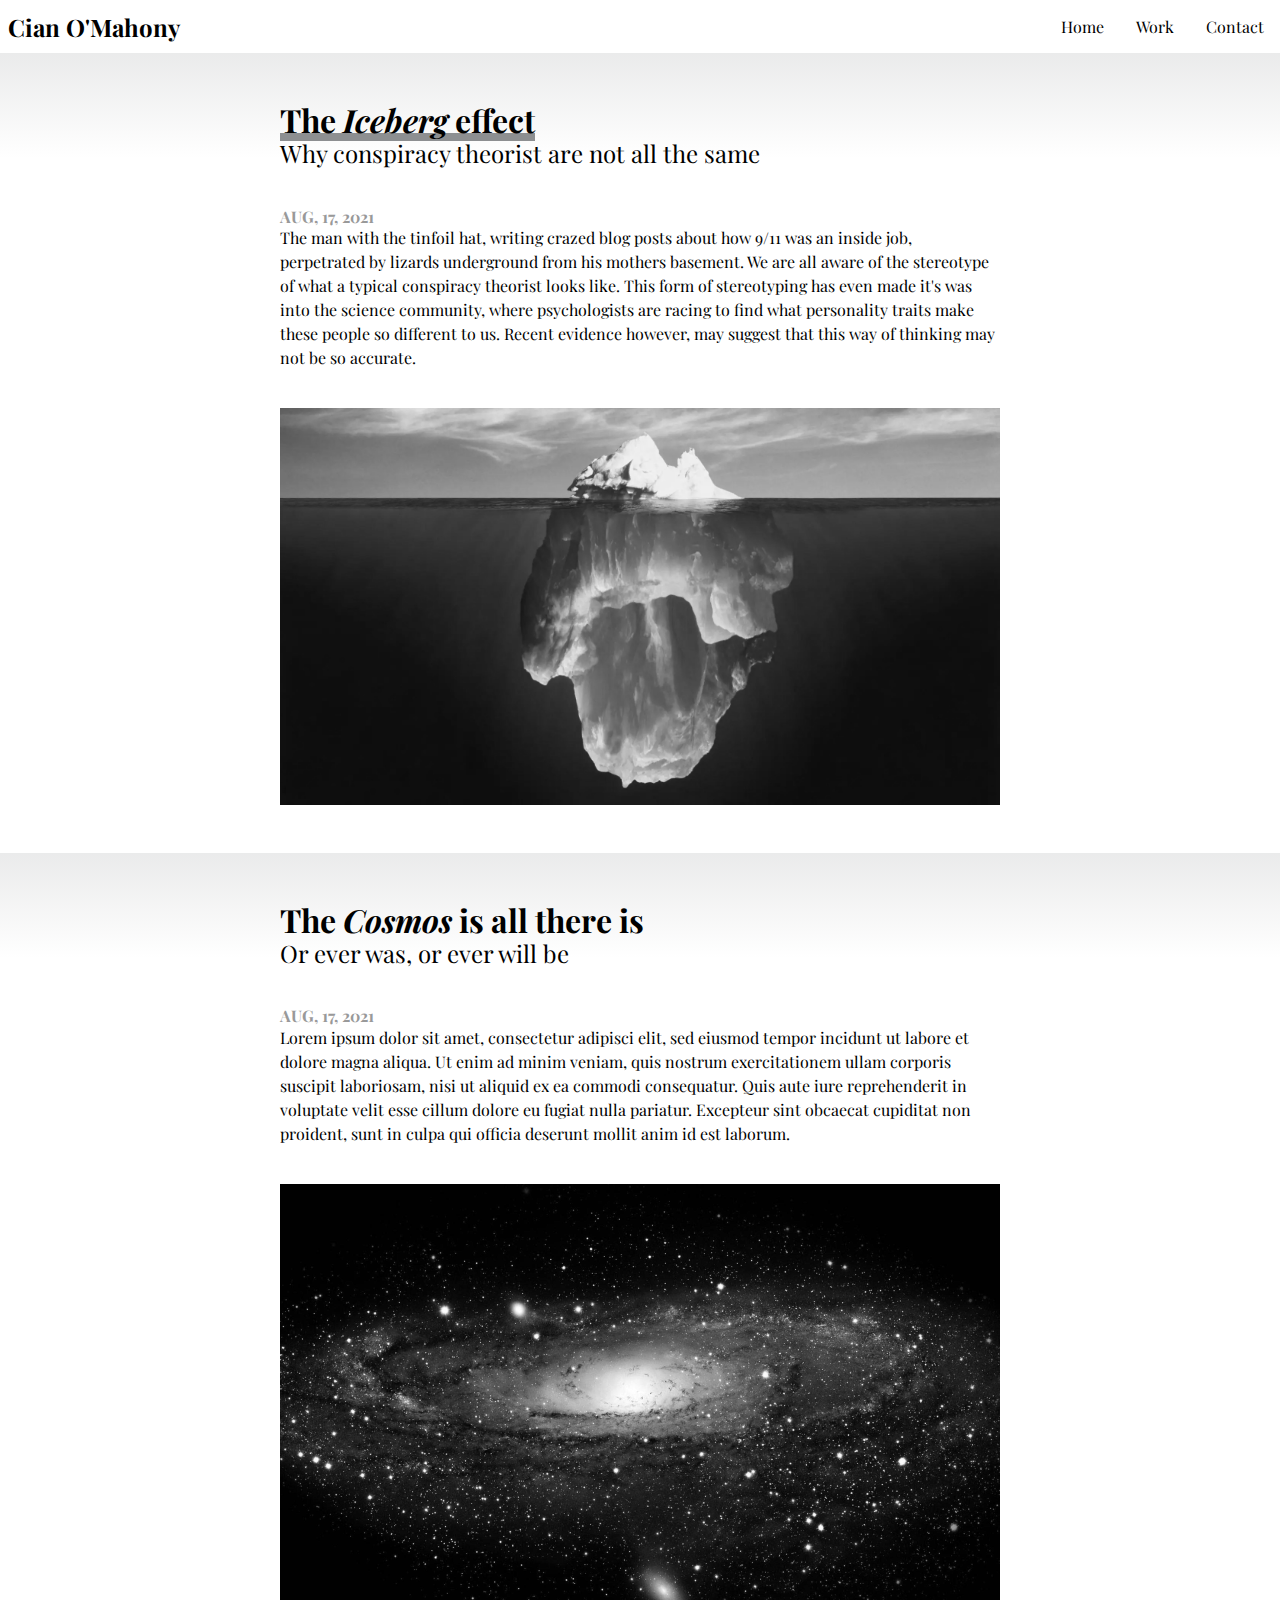
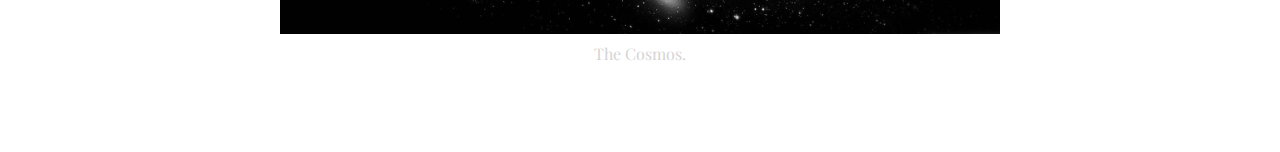
==== blog/index.html @ ecab6509 "Update index.html" ====
<!DOCTYPE html>
<html>
	<head>
		<meta charset="UTF-8">
		<title> Cian's Blog </title>
		<meta name="viewport" content="width=device-width, initial-scale=1">
		<link rel="shortcut icon" href="favicon.ico" type="image/x-icon" />
		<link rel="stylesheet" href="https://fonts.googleapis.com/css?family=Roboto:400,400i,500,500i,700,700i,900,900i">
		<link rel="stylesheet" href="styles/reset.css">
		<link rel="stylesheet" href="#styles/debug.css">
		<link rel="stylesheet" href="styles/article.css">
		<link rel="stylesheet" href="styles/article-figure.css">
		<link rel="stylesheet" href="styles/article-text.css">
		<link rel="stylesheet" href="styles/nav.css">
		<script src="script.js" defer></script>
		<style>


		</style>
	</head>
	<body>
		<div class="banner">
			<nav class="navbar">
				<div class="brand-title"><b><a href="../index.html">Cian O'Mahony</a></b></div>
        <a href="#" class="toggle-button">
          <span class="bar"></span>
          <span class="bar"></span>
          <span class="bar"></span>
        </a>
        <div class="navbar-links">
          <ul>
            <li><a href="../index.html">Home</a></li>
            <li><a href="#">Work</a></li>
            <li><a href="#">Contact</a></li>
          </ul>
        </div>
      			</nav>
		</div>
		
	    <article id='the-cosmos-2'>

		<h1><a href="#the-cosmos" class="underline"> The <em>Iceberg</em> effect </a></h1>
		<h2>Why conspiracy theorist are not all the same</h2>

		<time datetime="17-08-2021">AUG, 17, 2021</time>

		<p> The man with the tinfoil hat, writing crazed blog posts about how 9/11 was an inside job, perpetrated by lizards underground from his mothers basement.
		We are all aware of the stereotype of what a typical conspiracy theorist looks like. This form of stereotyping has even made it's was into the science community,
		where psychologists are racing to find what personality traits make these people so different to us. Recent evidence however, may suggest that this way of thinking 
		may not be so accurate.
		</p>

		<figure class="size-2">
			<img src="iceberg-gray.jpg">
		</figure>
	    </article>
	    <article id="the-cosmos">
		<h1><a href=#the-comsos"> The <em>Cosmos</em> is all there is</a></h1>
		<h2>Or ever was, or ever will be</h2>

		<time datetime="17-08-2021">AUG, 17, 2021</time>

		<p> Lorem ipsum dolor sit amet, consectetur adipisci elit, sed eiusmod tempor incidunt ut labore et dolore magna aliqua. Ut enim ad minim veniam, quis nostrum exercitationem ullam corporis suscipit laboriosam, nisi ut aliquid ex ea commodi consequatur. Quis aute iure reprehenderit in voluptate velit esse cillum dolore eu fugiat nulla pariatur. Excepteur sint obcaecat cupiditat non proident, sunt in culpa qui officia deserunt mollit anim id est laborum.
		</p>

		<figure class="size-2">
			<img src="cosmos-gray.jpg">
		</figure>
		<figcaption><p>The Cosmos.</p></figcaption>

	    </article>

	    

	</body>
</html>
---- blog/styles/article.css ----
article {
	display: grid;
	grid-template-columns: 1fr 0.5in [start] 1.25in 5in 1.25in [end] 0.5in 1fr;
	height: 100.vh;
	
	padding: 0.5in 0;
	
	background: linear-gradient(hsl(204, 2%, 92%), white 6.55rem);
}

article * { grid-column: start / end; }

@media (max-width: 8.5in) {
	article {grid-template-columns: 1fr 5% [start] 15% 60% 15% [end] 5% 1fr; }
}
---- blog/styles/article-figure.css ----
.size-1 { grid-column: 4 / 5; }
.size-2 { grid-column: 3 / 6; }
.size-3 { grid-column: 2 / 7; }
.size-4 { grid-column: 1 / 8; }

.size-1 img, .size-2 img, .size-3 img, .size-4 img {width: 100%; }

figcaption {
	margin-top: 0.5rem;

	display: flex; 
	justify-content: center;
}
---- blog/styles/article-text.css ----
@import url('https://fonts.googleapis.com/css2?family=Playfair+Display:wght@400;500;600;700&display=swap');

h2, p { margin-bottom: 2.4rem;}

h1	{ font: 700 2.0rem/1.2 "Playfair Display"; color: hsl(); }
h2	{ font: 400 1.5rem/1.2 "Playfair Display"; color: hsl(); }
time	{ font: 700 1rem/1.2 "Playfair Display";   color: hsl(0,   0%, 60%); }
h3	{ font: 700 1rem/1.2 "Playfair Display";   color: hsl(0,   0%, 67%); }
p	{ font: 400 1rem/1.5 "Playfair Display";   color: hsl(); }
figcaption p { font: 400 1.0rem/1.5 "Playfair Display"; color: hsl(000, 000%, 83%); }
.brand-title { font-family: "Playfair Display" ;}
.navbar-links{ font-family: "Playfair Display" ;}

.underline { box-shadow: inset 0 -0.25em hsl(204, 2%, 56%); }
@media (max-width: 8.5in) { :root { font-size: 18px; } }
@media (max-width: 5.0in) { :root { font-size: 16px; } }
---- blog/styles/nav.css ----
* {
    box-sizing: border-box;
}

body {
    margin: 0;
    padding: 0;
}

.navbar {
    display: flex;
    position: relative;
    justify-content: space-between;
    align-items: center;
    color: black;
}

.brand-title {
    font-size: 1.5rem;
    margin: .5rem;
}

.navbar-links {
    height: 100%;
}

.navbar-links ul {
    display: flex;
    margin: 0;
    padding: 0;
}

.navbar-links li {
    list-style: none;
}

.navbar-links li a {
    display: block;
    text-decoration: none;
    color: black;
    padding: 1rem;
}

.navbar-links li:hover {
    -background-color: #5d4954;
}

.toggle-button {
    position: absolute;
    top: .75rem;
    right: 1rem;
    display: none;
    flex-direction: column;
    justify-content: space-between;
    width: 30px;
    height: 21px;
}

.toggle-button .bar {
    height: 3px;
    width: 100%;
    background-color: black;
    border-radius: 10px;
}

@media (max-width: 800px) {
    .navbar {
        flex-direction: column;
        align-items: flex-start;
    }

    .toggle-button {
        display: flex;
    }

    .navbar-links {
        display: none;
        width: 100%;
    }

    .navbar-links ul {
        width: 100%;
        flex-direction: column;
    }

    .navbar-links ul li {
        text-align: center;
    }

    .navbar-links ul li a {
        padding: .5rem 1rem;
    }

    .navbar-links.active {
        display: flex;
    }
}
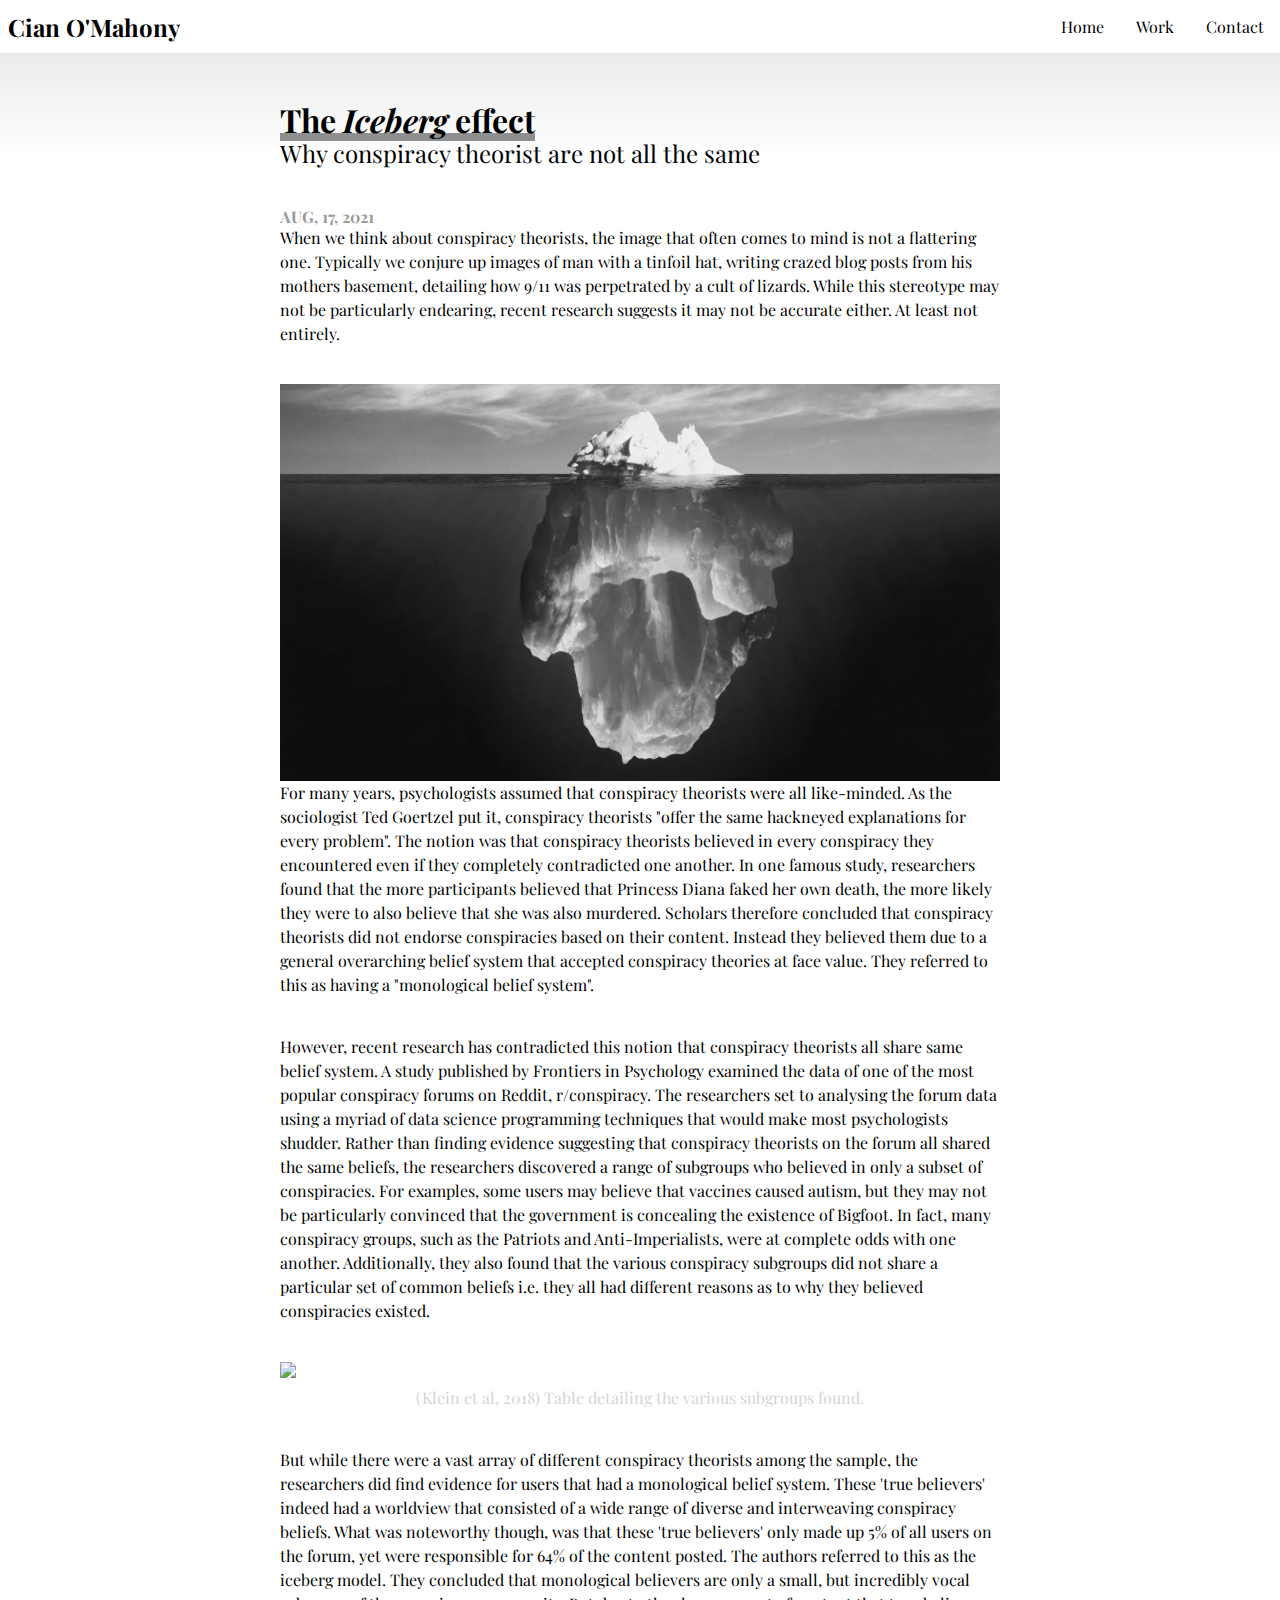
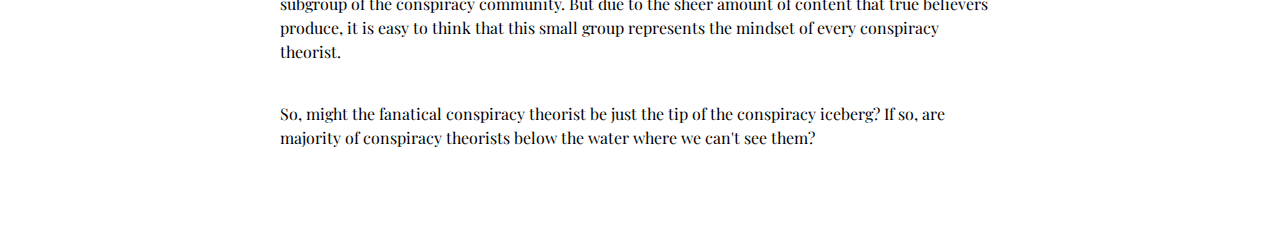
==== commit 81d9e85e: "Update index.html" ====
--- a/blog/index.html
+++ b/blog/index.html
@@ -31,7 +31,7 @@
           <ul>
             <li><a href="../index.html">Home</a></li>
             <li><a href="#">Work</a></li>
-            <li><a href="#">Contact</a></li>
+            <li><a href="../contact/index.html">Contact</a></li>
           </ul>
         </div>
       			</nav>
@@ -44,32 +44,37 @@
 
 		<time datetime="17-08-2021">AUG, 17, 2021</time>
 
-		<p> The man with the tinfoil hat, writing crazed blog posts about how 9/11 was an inside job, perpetrated by lizards underground from his mothers basement.
-		We are all aware of the stereotype of what a typical conspiracy theorist looks like. This form of stereotyping has even made it's was into the science community,
-		where psychologists are racing to find what personality traits make these people so different to us. Recent evidence however, may suggest that this way of thinking 
-		may not be so accurate.
+		<p> When we think about conspiracy theorists, the image that often comes to mind is not a flattering one. Typically we conjure up images of man with a tinfoil hat, writing crazed blog posts from his mothers basement, detailing how 9/11 was perpetrated by a cult of lizards. While this stereotype may not be particularly endearing, recent research suggests it may not be accurate either. At least not entirely.
 		</p>
 
 		<figure class="size-2">
 			<img src="iceberg-gray.jpg">
 		</figure>
-	    </article>
-	    <article id="the-cosmos">
-		<h1><a href=#the-comsos"> The <em>Cosmos</em> is all there is</a></h1>
-		<h2>Or ever was, or ever will be</h2>
+		<p> For many years, psychologists assumed that conspiracy theorists were all like-minded.
+		As the sociologist Ted Goertzel put it, conspiracy theorists "offer the same hackneyed explanations for every problem".
+		The notion was that conspiracy theorists believed in every conspiracy they encountered even if they completely contradicted one another.
+		In one famous <a href="https://journals.sagepub.com/doi/10.1177/1948550611434786">study</a>, researchers found that the more participants believed that Princess Diana faked her own death, the more likely they were to also believe that she was also murdered.	
+		Scholars therefore concluded that conspiracy theorists did not endorse conspiracies based on their content. Instead they believed them due to a general overarching belief system that accepted conspiracy theories at face value. They referred to this as having a "monological belief system".
+			</p>
+		<p>
+		However, recent research has contradicted this notion  that conspiracy theorists all share same belief system.
+		A <a href="https://www.frontiersin.org/articles/10.3389/fpsyg.2018.00189/full">study<a/> published by Frontiers in Psychology examined the data of one of the most popular conspiracy forums on Reddit, r/conspiracy. 
+		The researchers set to analysing the forum data using a myriad of data science programming techniques that would make most psychologists shudder. Rather than finding evidence suggesting that conspiracy theorists on the forum all shared the same beliefs, the researchers discovered a range of subgroups  who believed in only a subset of conspiracies. For examples, some users may believe that vaccines caused autism, but they may not be particularly convinced that the government is concealing the existence of Bigfoot. In fact, many conspiracy groups, such as the Patriots and Anti-Imperialists, were at complete odds with one another. Additionally, they also found that the various conspiracy subgroups did not share a particular set of common beliefs i.e. they all had different reasons as to why they believed conspiracies existed.	
+		    </p>
+		 <figure class="size-2">
+			<img src="Table.jpg">
+		</figure>
+		<figcaption><p>(Klein et al, 2018) Table detailing the various subgroups found.</p></figcaption>
 
-		<time datetime="17-08-2021">AUG, 17, 2021</time>
-
-		<p> Lorem ipsum dolor sit amet, consectetur adipisci elit, sed eiusmod tempor incidunt ut labore et dolore magna aliqua. Ut enim ad minim veniam, quis nostrum exercitationem ullam corporis suscipit laboriosam, nisi ut aliquid ex ea commodi consequatur. Quis aute iure reprehenderit in voluptate velit esse cillum dolore eu fugiat nulla pariatur. Excepteur sint obcaecat cupiditat non proident, sunt in culpa qui officia deserunt mollit anim id est laborum.
-		</p>
-
-		<figure class="size-2">
-			<img src="cosmos-gray.jpg">
-		</figure>
-		<figcaption><p>The Cosmos.</p></figcaption>
-
-	    </article>
-
+		    <p> 
+			   But while there were a vast array of different conspiracy theorists among the sample, the researchers did find evidence for users that had a monological belief system. These 'true believers' indeed had a worldview that consisted of a wide range of diverse and interweaving conspiracy beliefs. What was noteworthy though, was that these 'true believers' only made up 5% of all users on the forum, yet were responsible for 64% of the content posted. The authors referred to this as the iceberg model. They concluded that monological believers are only a small, but incredibly vocal subgroup of the conspiracy community. But due to the sheer amount of content that true believers produce, it is easy to think that this small group represents the mindset of every conspiracy theorist.
+		    </p>
+		
+		    <p>
+			So, might the fanatical conspiracy theorist be just the tip of the conspiracy iceberg? If so, are majority of conspiracy theorists below the water where we can't see them? 
+		    </p>    
+		</article>
+	    
 	    
 
 	</body>
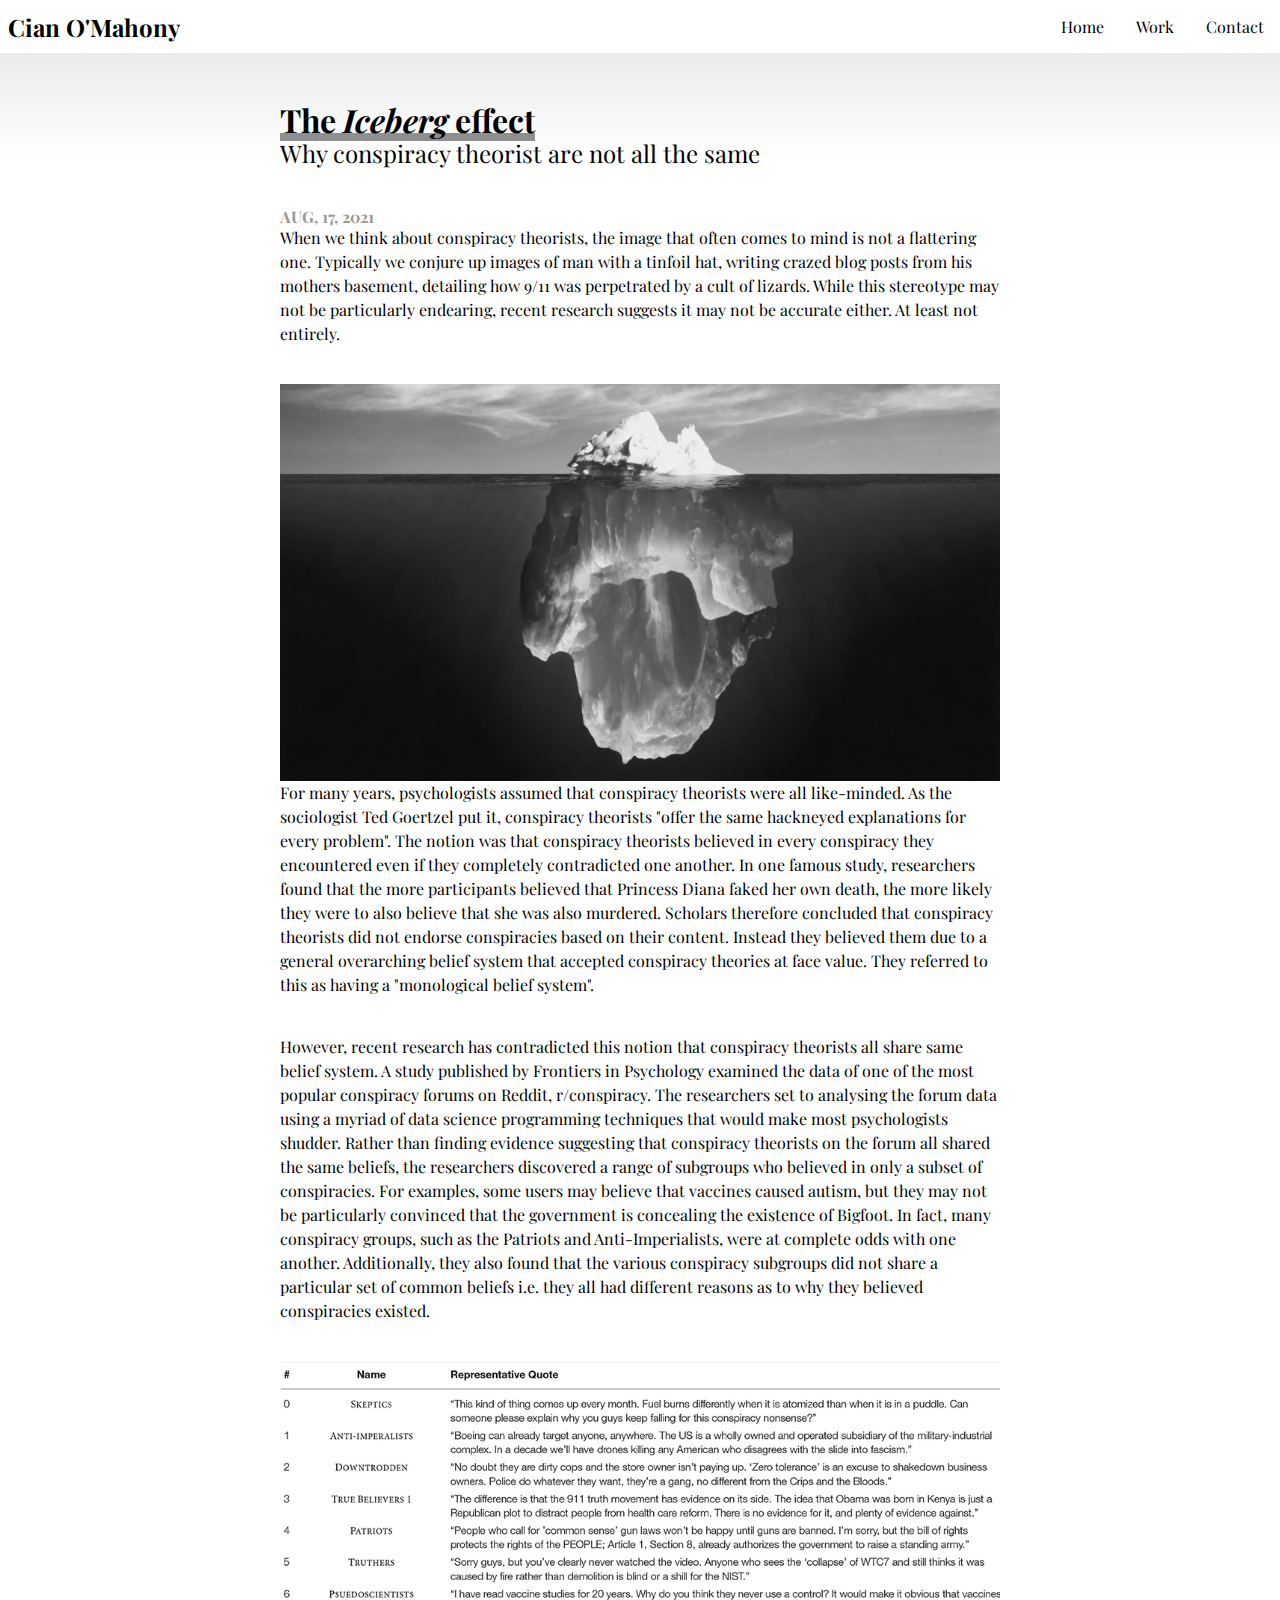
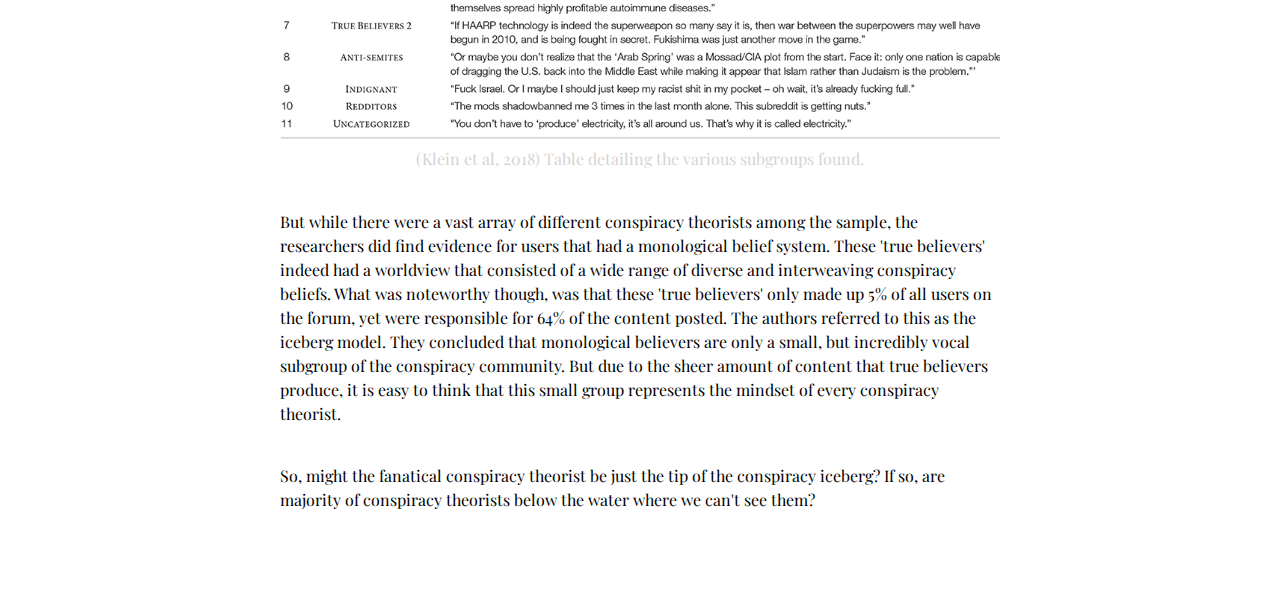
==== commit 50925fbf: "Update index.html" ====
--- a/blog/index.html
+++ b/blog/index.html
@@ -50,7 +50,9 @@
 		<figure class="size-2">
 			<img src="iceberg-gray.jpg">
 		</figure>
-		<p> For many years, psychologists assumed that conspiracy theorists were all like-minded.
+		
+		    
+		    <p> For many years, psychologists assumed that conspiracy theorists were all like-minded.
 		As the sociologist Ted Goertzel put it, conspiracy theorists "offer the same hackneyed explanations for every problem".
 		The notion was that conspiracy theorists believed in every conspiracy they encountered even if they completely contradicted one another.
 		In one famous <a href="https://journals.sagepub.com/doi/10.1177/1948550611434786">study</a>, researchers found that the more participants believed that Princess Diana faked her own death, the more likely they were to also believe that she was also murdered.	
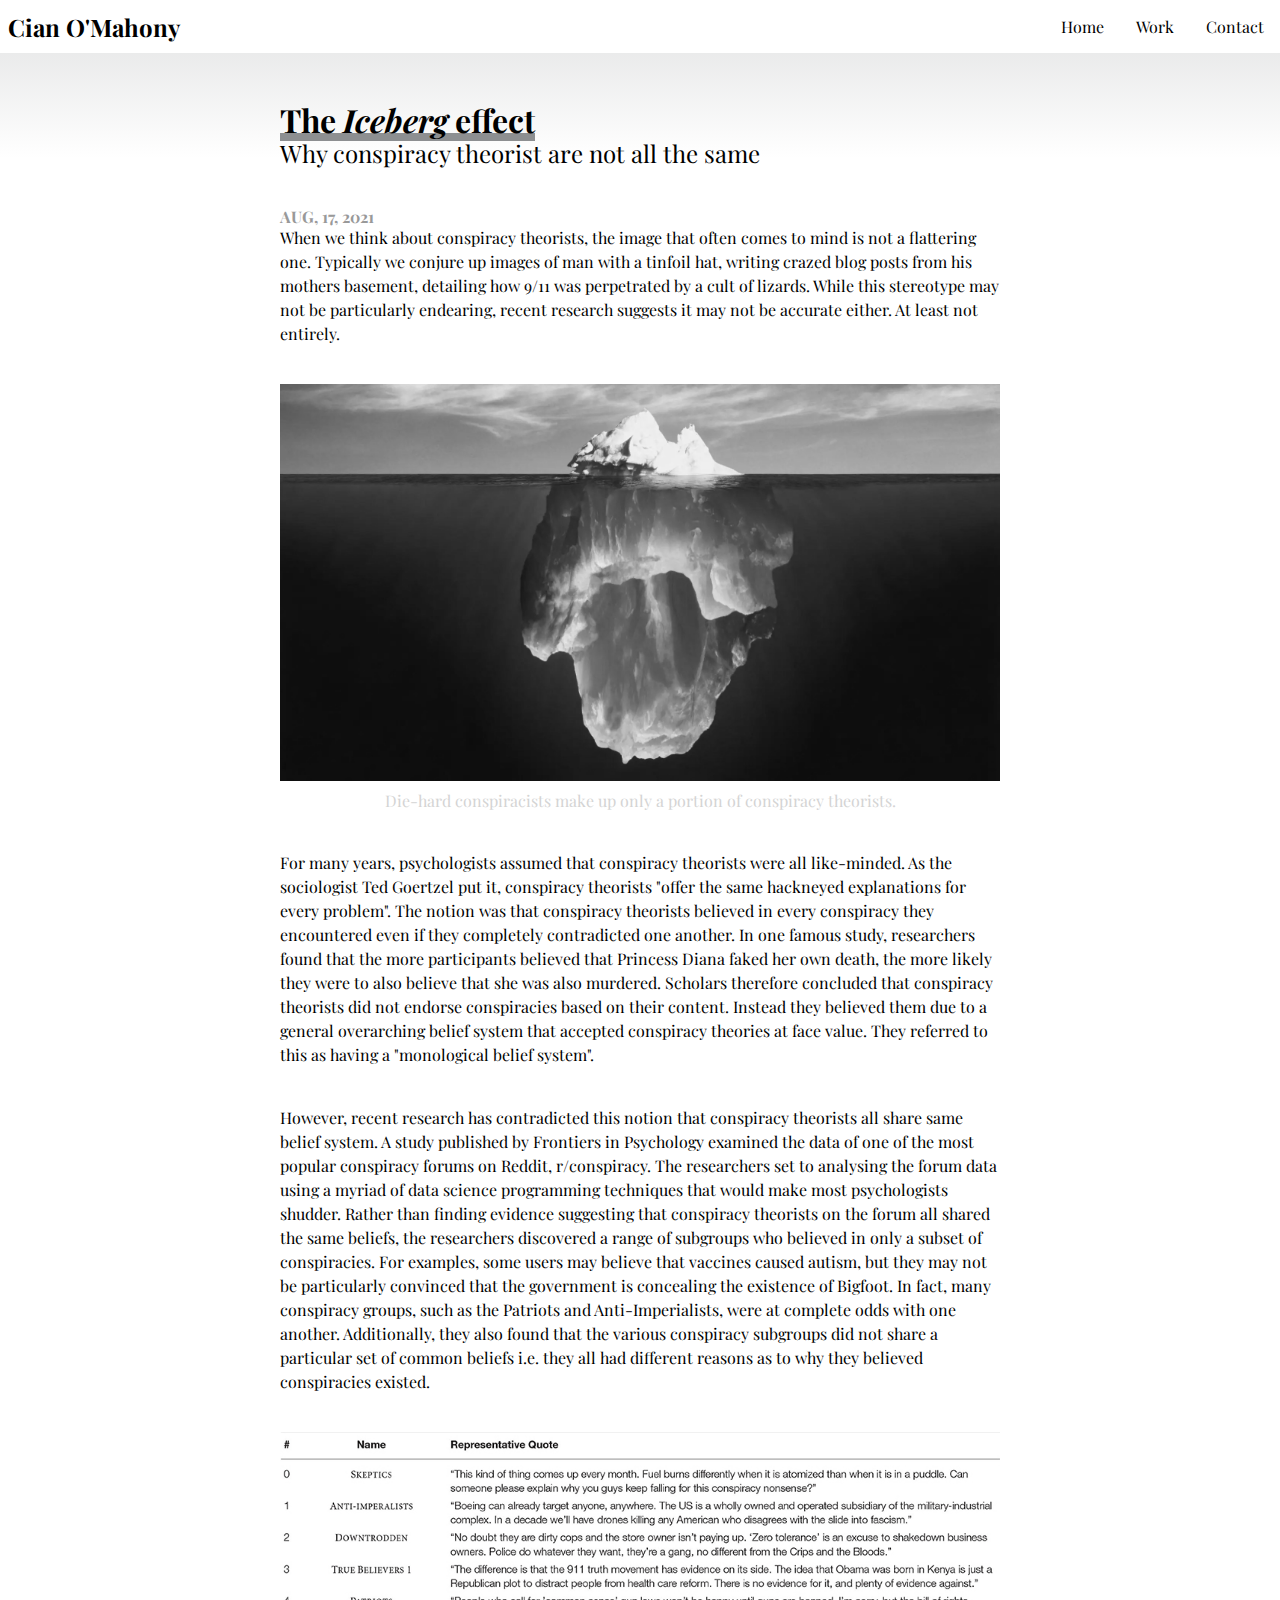
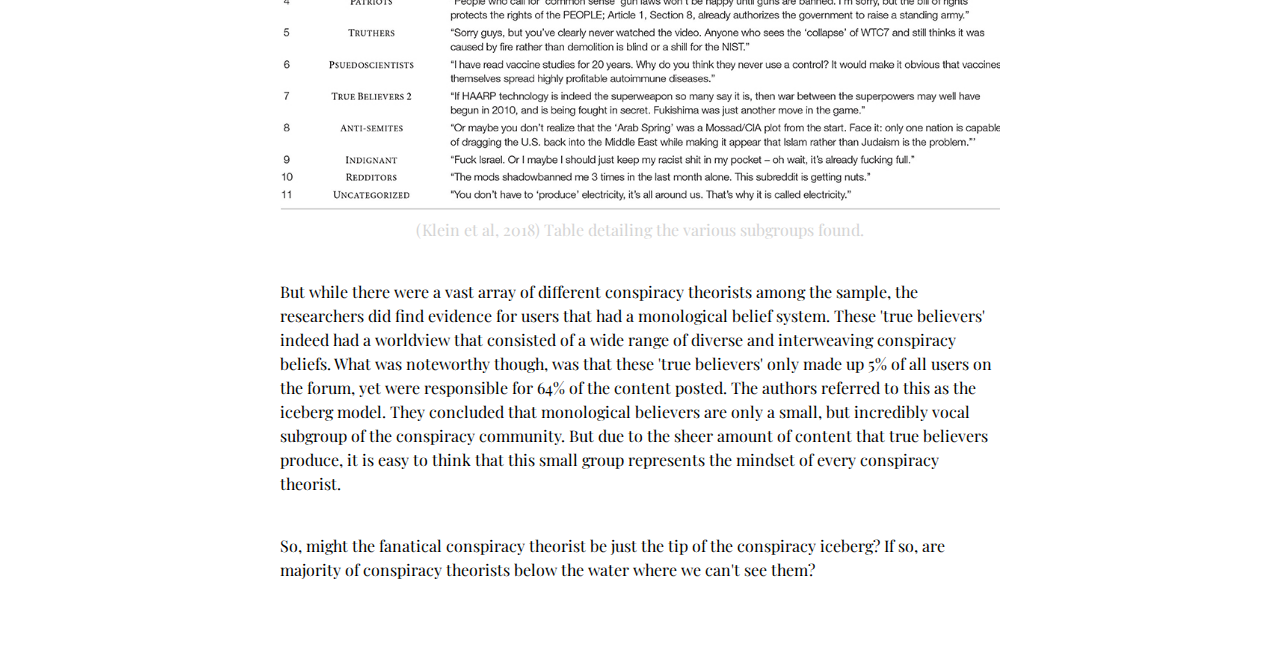
==== commit d2b40bc2: "Update index.html" ====
--- a/blog/index.html
+++ b/blog/index.html
@@ -50,7 +50,7 @@
 		<figure class="size-2">
 			<img src="iceberg-gray.jpg">
 		</figure>
-		
+		    <figcaption><p>Die-hard conspiracists make up only a portion of conspiracy theorists.</p></figcaption>
 		    
 		    <p> For many years, psychologists assumed that conspiracy theorists were all like-minded.
 		As the sociologist Ted Goertzel put it, conspiracy theorists "offer the same hackneyed explanations for every problem".
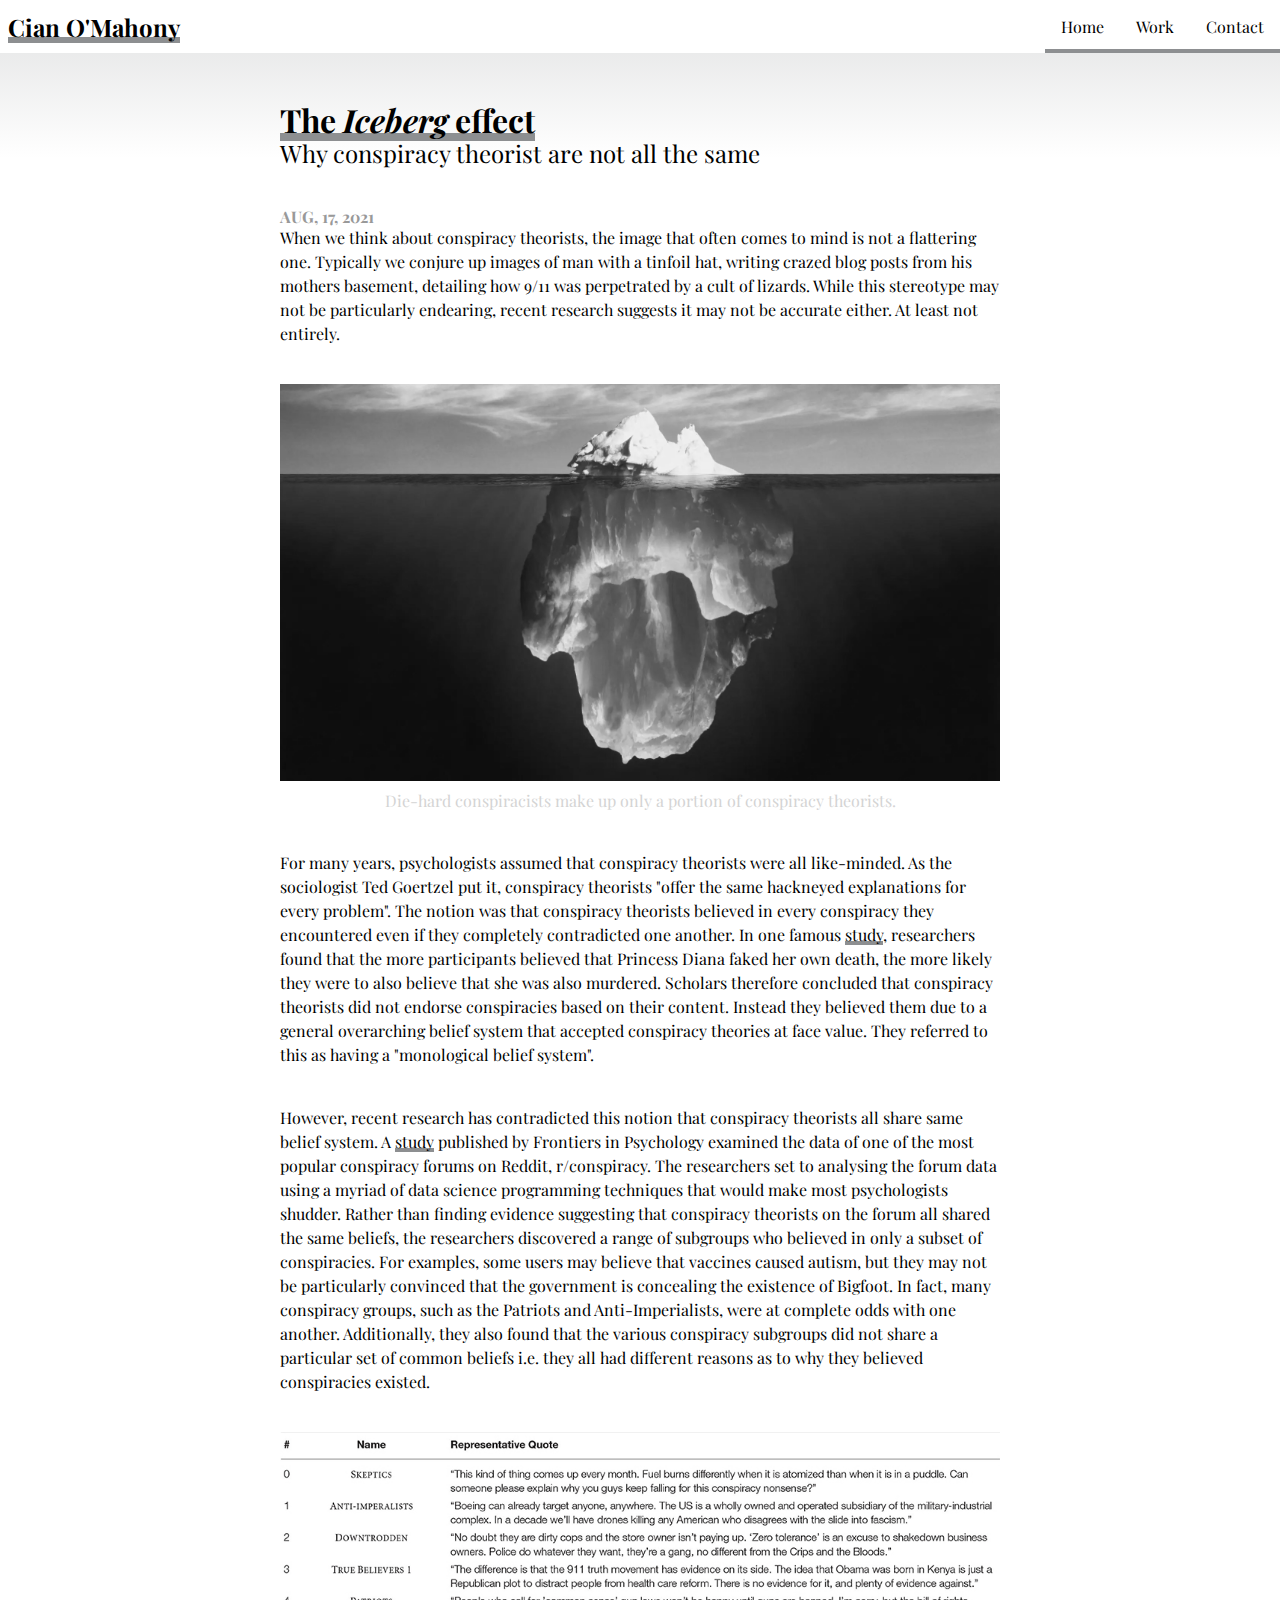
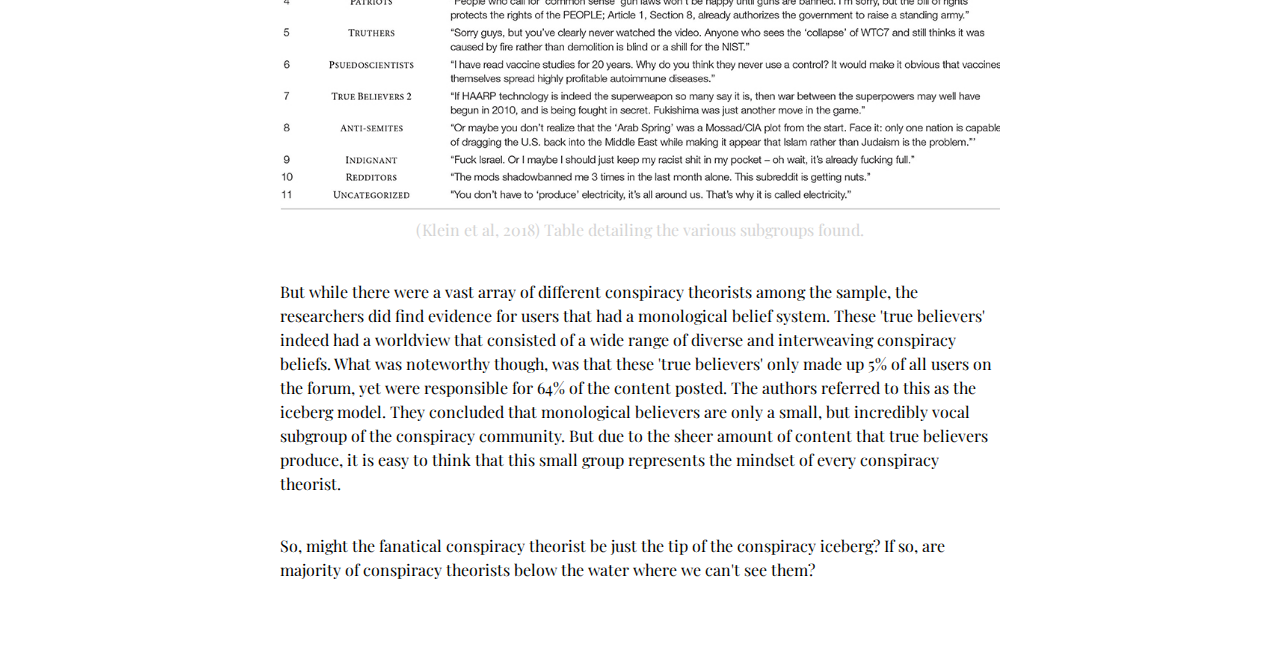
==== commit d6d74b21: "Update index.html" ====
--- a/blog/index.html
+++ b/blog/index.html
@@ -60,7 +60,7 @@
 			</p>
 		<p>
 		However, recent research has contradicted this notion  that conspiracy theorists all share same belief system.
-		A <a href="https://www.frontiersin.org/articles/10.3389/fpsyg.2018.00189/full">study<a/> published by Frontiers in Psychology examined the data of one of the most popular conspiracy forums on Reddit, r/conspiracy. 
+		A <a href="https://www.frontiersin.org/articles/10.3389/fpsyg.2018.00189/full">study</a> published by Frontiers in Psychology examined the data of one of the most popular conspiracy forums on Reddit, r/conspiracy. 
 		The researchers set to analysing the forum data using a myriad of data science programming techniques that would make most psychologists shudder. Rather than finding evidence suggesting that conspiracy theorists on the forum all shared the same beliefs, the researchers discovered a range of subgroups  who believed in only a subset of conspiracies. For examples, some users may believe that vaccines caused autism, but they may not be particularly convinced that the government is concealing the existence of Bigfoot. In fact, many conspiracy groups, such as the Patriots and Anti-Imperialists, were at complete odds with one another. Additionally, they also found that the various conspiracy subgroups did not share a particular set of common beliefs i.e. they all had different reasons as to why they believed conspiracies existed.	
 		    </p>
 		 <figure class="size-2">
--- a/blog/styles/article-text.css
+++ b/blog/styles/article-text.css
@@ -11,6 +11,8 @@
 .brand-title { font-family: "Playfair Display" ;}
 .navbar-links{ font-family: "Playfair Display" ;}
 
+a { box-shadow: inset 0 -0.25em hsl(204, 2%, 56%); }
+
 .underline { box-shadow: inset 0 -0.25em hsl(204, 2%, 56%); }
 @media (max-width: 8.5in) { :root { font-size: 18px; } }
 @media (max-width: 5.0in) { :root { font-size: 16px; } }
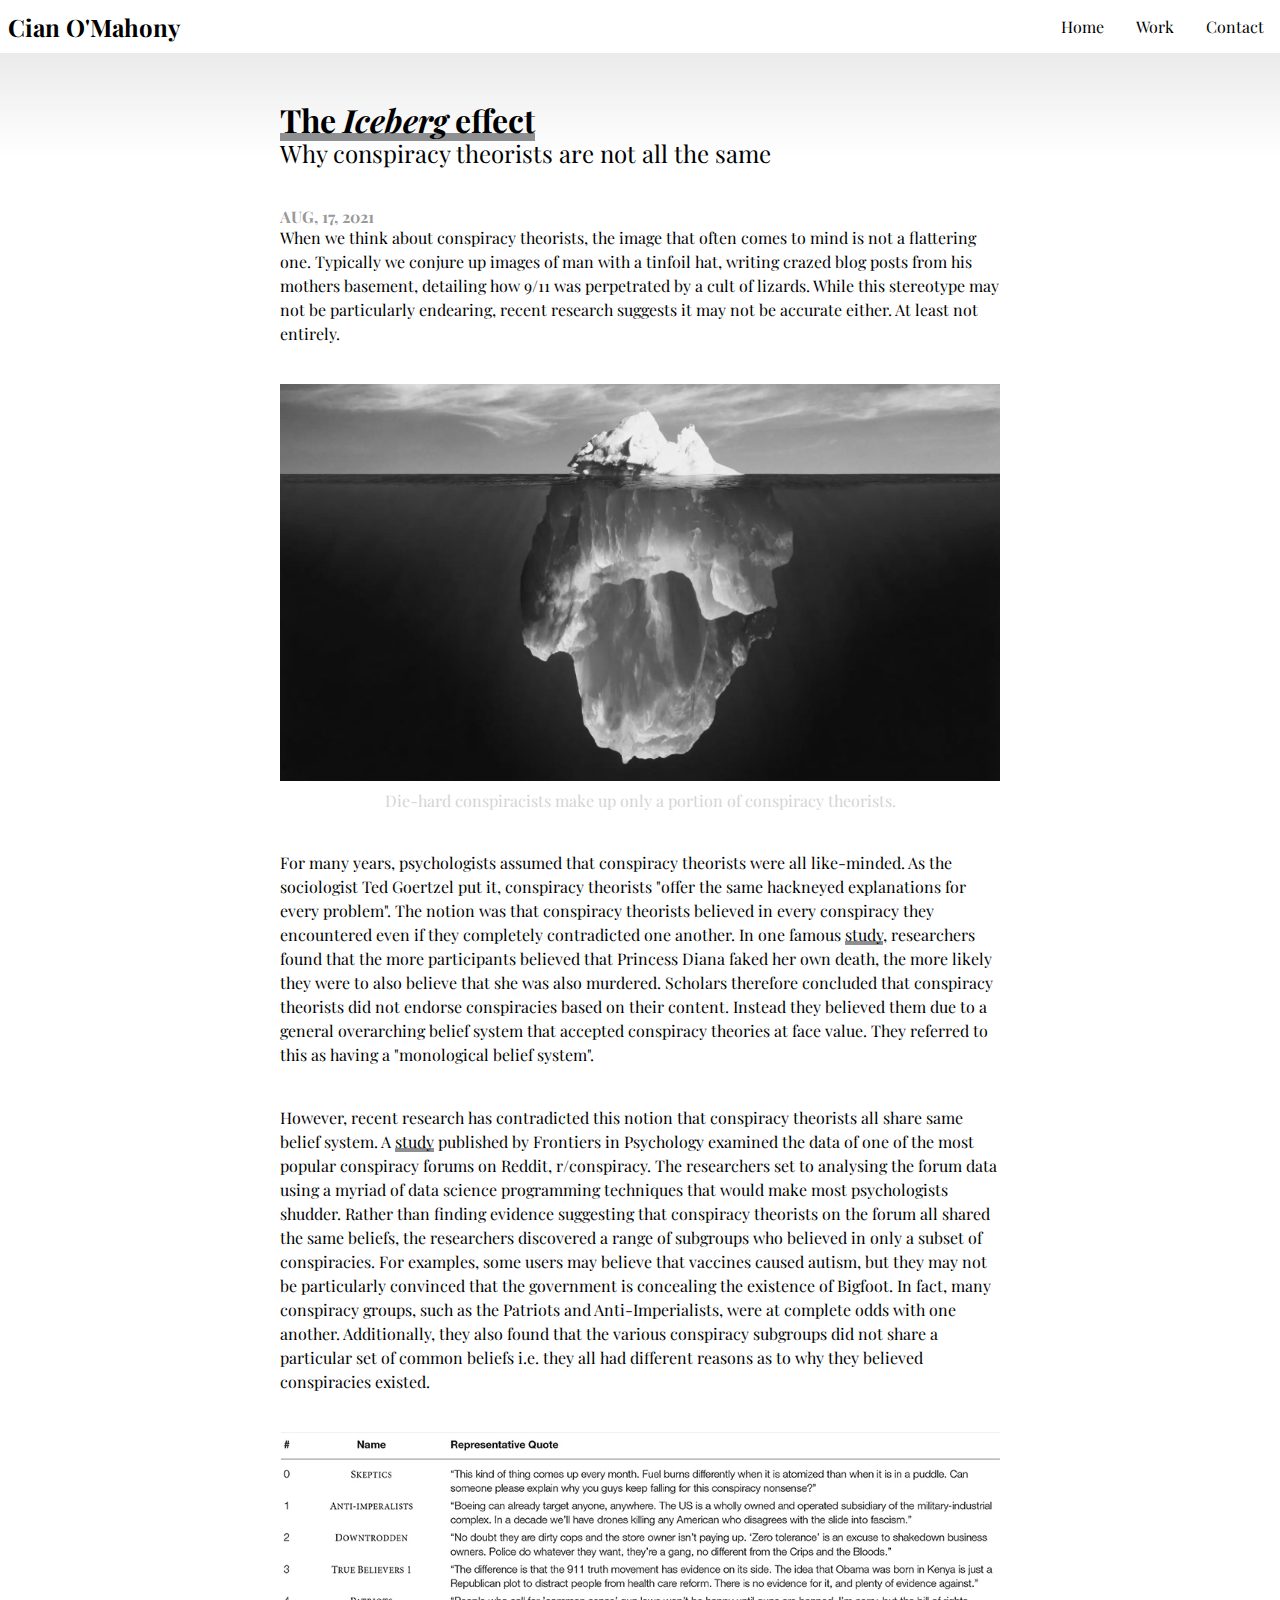
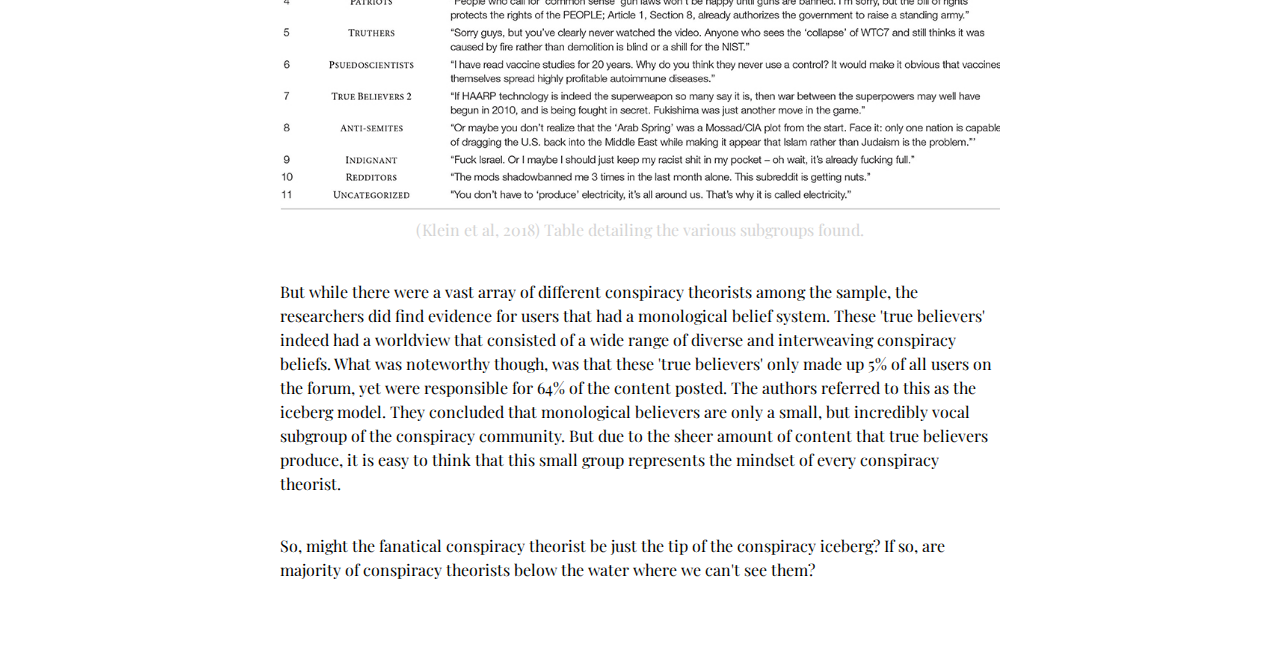
==== commit 31d11905: "Update index.html" ====
--- a/blog/index.html
+++ b/blog/index.html
@@ -40,7 +40,7 @@
 	    <article id='the-cosmos-2'>
 
 		<h1><a href="#the-cosmos" class="underline"> The <em>Iceberg</em> effect </a></h1>
-		<h2>Why conspiracy theorist are not all the same</h2>
+		<h2>Why conspiracy theorists are not all the same</h2>
 
 		<time datetime="17-08-2021">AUG, 17, 2021</time>
 
@@ -55,12 +55,12 @@
 		    <p> For many years, psychologists assumed that conspiracy theorists were all like-minded.
 		As the sociologist Ted Goertzel put it, conspiracy theorists "offer the same hackneyed explanations for every problem".
 		The notion was that conspiracy theorists believed in every conspiracy they encountered even if they completely contradicted one another.
-		In one famous <a href="https://journals.sagepub.com/doi/10.1177/1948550611434786">study</a>, researchers found that the more participants believed that Princess Diana faked her own death, the more likely they were to also believe that she was also murdered.	
+		In one famous <a href="https://journals.sagepub.com/doi/10.1177/1948550611434786" class="newanchor">study</a>, researchers found that the more participants believed that Princess Diana faked her own death, the more likely they were to also believe that she was also murdered.	
 		Scholars therefore concluded that conspiracy theorists did not endorse conspiracies based on their content. Instead they believed them due to a general overarching belief system that accepted conspiracy theories at face value. They referred to this as having a "monological belief system".
 			</p>
 		<p>
 		However, recent research has contradicted this notion  that conspiracy theorists all share same belief system.
-		A <a href="https://www.frontiersin.org/articles/10.3389/fpsyg.2018.00189/full">study</a> published by Frontiers in Psychology examined the data of one of the most popular conspiracy forums on Reddit, r/conspiracy. 
+		A <a href="https://www.frontiersin.org/articles/10.3389/fpsyg.2018.00189/full" class="newanchor">study</a> published by Frontiers in Psychology examined the data of one of the most popular conspiracy forums on Reddit, r/conspiracy. 
 		The researchers set to analysing the forum data using a myriad of data science programming techniques that would make most psychologists shudder. Rather than finding evidence suggesting that conspiracy theorists on the forum all shared the same beliefs, the researchers discovered a range of subgroups  who believed in only a subset of conspiracies. For examples, some users may believe that vaccines caused autism, but they may not be particularly convinced that the government is concealing the existence of Bigfoot. In fact, many conspiracy groups, such as the Patriots and Anti-Imperialists, were at complete odds with one another. Additionally, they also found that the various conspiracy subgroups did not share a particular set of common beliefs i.e. they all had different reasons as to why they believed conspiracies existed.	
 		    </p>
 		 <figure class="size-2">
--- a/blog/styles/article-text.css
+++ b/blog/styles/article-text.css
@@ -11,7 +11,7 @@
 .brand-title { font-family: "Playfair Display" ;}
 .navbar-links{ font-family: "Playfair Display" ;}
 
-a { box-shadow: inset 0 -0.25em hsl(204, 2%, 56%); }
+a.newanchor { box-shadow: inset 0 -0.25em hsl(204, 2%, 56%); }
 
 .underline { box-shadow: inset 0 -0.25em hsl(204, 2%, 56%); }
 @media (max-width: 8.5in) { :root { font-size: 18px; } }
